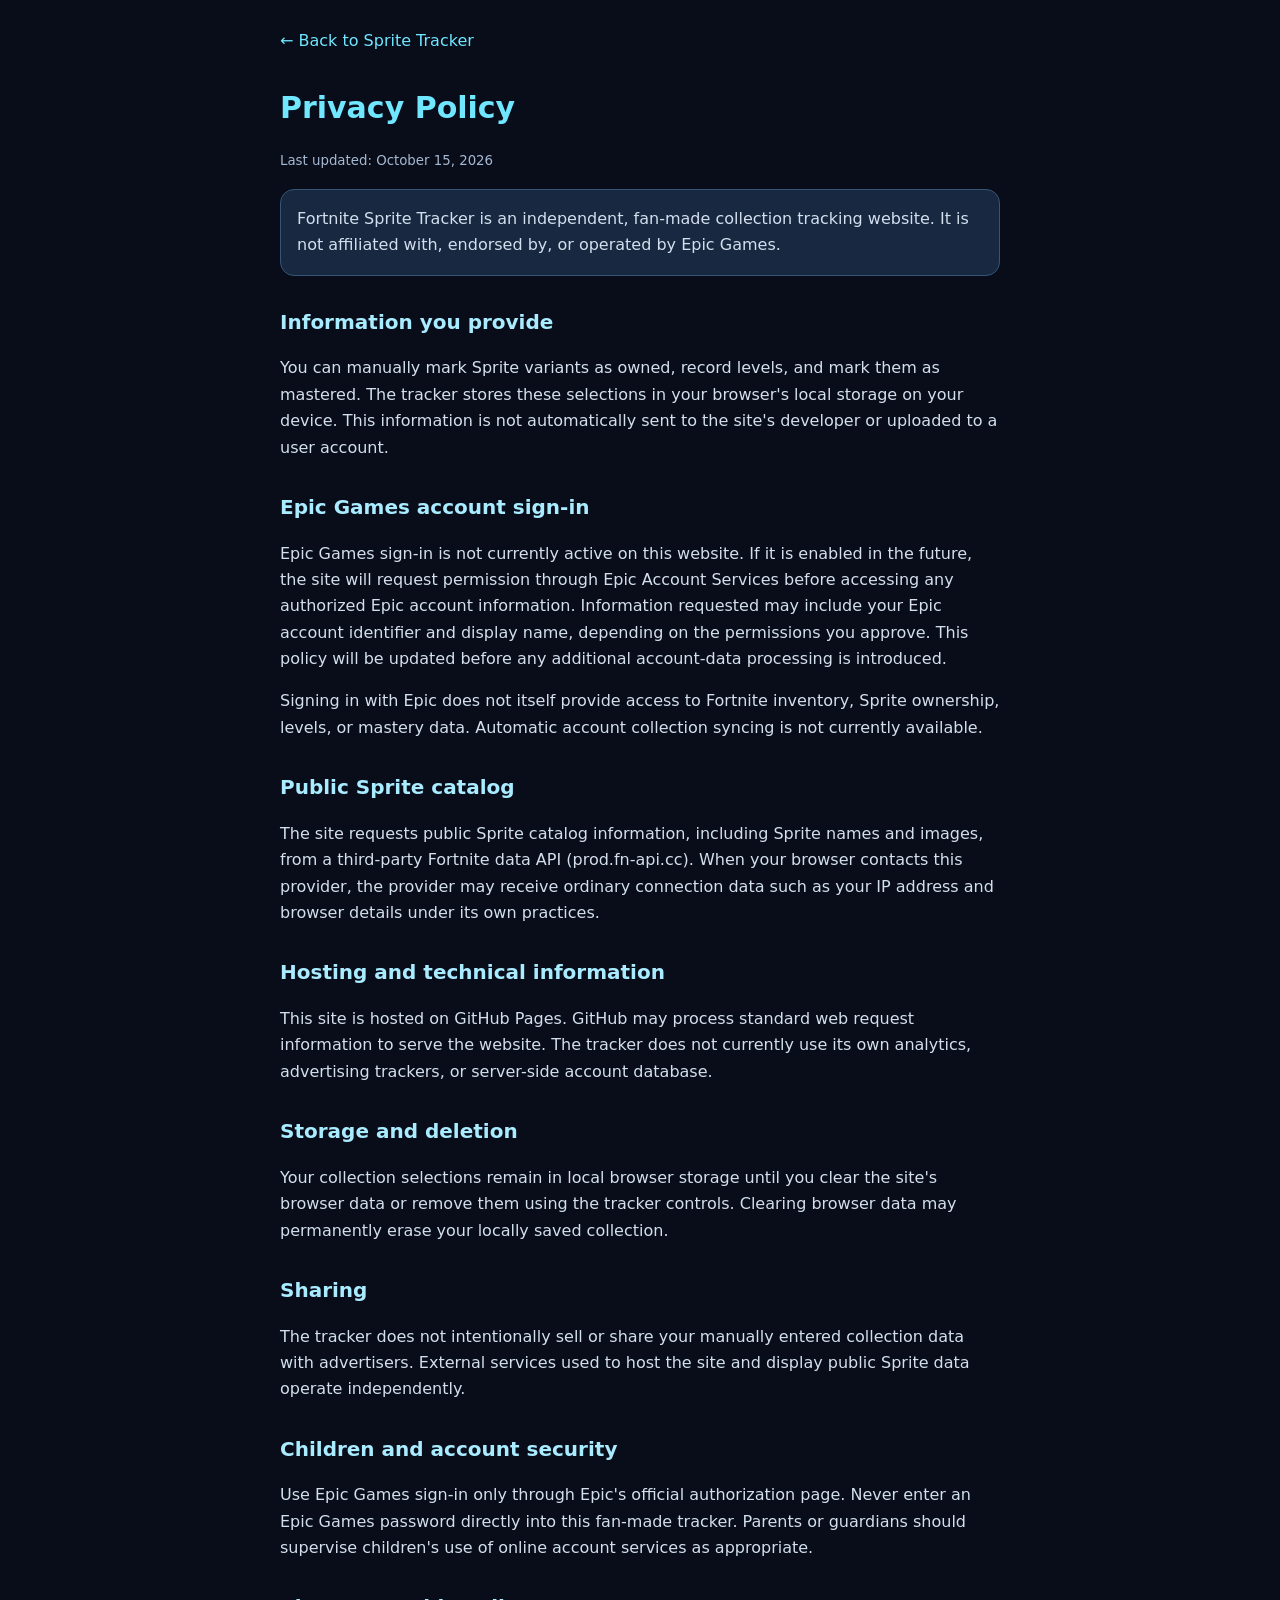
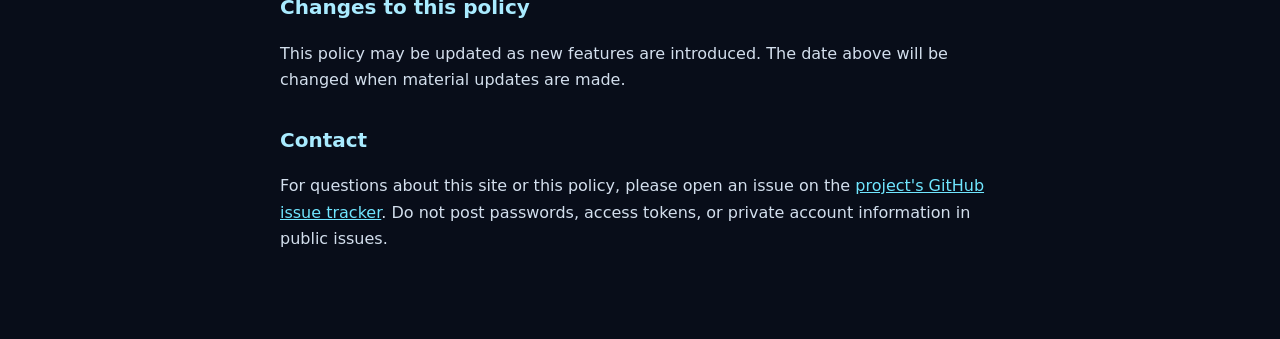
==== privacy.html @ 02788d55 "Publish privacy policy for Sprite Tracker and Epic brand settings" ====
<!doctype html>
<html lang="en"><head><meta charset="utf-8"><meta name="viewport" content="width=device-width,initial-scale=1"><title>Privacy Policy | Fortnite Sprite Tracker</title><style>
:root{color-scheme:dark}*{box-sizing:border-box}body{margin:0;background:#080d19;color:#eef7ff;font:16px/1.65 system-ui,-apple-system,sans-serif}main{max-width:760px;margin:auto;padding:28px 20px 70px}h1{color:#70e6ff;font-size:30px;line-height:1.2}h2{margin-top:30px;font-size:20px;color:#a9ebff}a{color:#70e6ff}p,li{color:#d3dfed}.note{padding:16px;background:#172840;border:1px solid #365475;border-radius:14px}.back{display:inline-block;margin-bottom:16px;text-decoration:none}small{color:#a6b8d2}</style></head><body><main>
<a class="back" href="./">← Back to Sprite Tracker</a>
<h1>Privacy Policy</h1>
<p><small>Last updated: October 15, 2026</small></p>
<p class="note">Fortnite Sprite Tracker is an independent, fan-made collection tracking website. It is not affiliated with, endorsed by, or operated by Epic Games.</p>
<h2>Information you provide</h2>
<p>You can manually mark Sprite variants as owned, record levels, and mark them as mastered. The tracker stores these selections in your browser's local storage on your device. This information is not automatically sent to the site's developer or uploaded to a user account.</p>
<h2>Epic Games account sign-in</h2>
<p>Epic Games sign-in is not currently active on this website. If it is enabled in the future, the site will request permission through Epic Account Services before accessing any authorized Epic account information. Information requested may include your Epic account identifier and display name, depending on the permissions you approve. This policy will be updated before any additional account-data processing is introduced.</p>
<p>Signing in with Epic does not itself provide access to Fortnite inventory, Sprite ownership, levels, or mastery data. Automatic account collection syncing is not currently available.</p>
<h2>Public Sprite catalog</h2>
<p>The site requests public Sprite catalog information, including Sprite names and images, from a third-party Fortnite data API (prod.fn-api.cc). When your browser contacts this provider, the provider may receive ordinary connection data such as your IP address and browser details under its own practices.</p>
<h2>Hosting and technical information</h2>
<p>This site is hosted on GitHub Pages. GitHub may process standard web request information to serve the website. The tracker does not currently use its own analytics, advertising trackers, or server-side account database.</p>
<h2>Storage and deletion</h2>
<p>Your collection selections remain in local browser storage until you clear the site's browser data or remove them using the tracker controls. Clearing browser data may permanently erase your locally saved collection.</p>
<h2>Sharing</h2>
<p>The tracker does not intentionally sell or share your manually entered collection data with advertisers. External services used to host the site and display public Sprite data operate independently.</p>
<h2>Children and account security</h2>
<p>Use Epic Games sign-in only through Epic's official authorization page. Never enter an Epic Games password directly into this fan-made tracker. Parents or guardians should supervise children's use of online account services as appropriate.</p>
<h2>Changes to this policy</h2>
<p>This policy may be updated as new features are introduced. The date above will be changed when material updates are made.</p>
<h2>Contact</h2>
<p>For questions about this site or this policy, please open an issue on the <a href="https://github.com/dakidbk/fortnite-sprite-tracker/issues">project's GitHub issue tracker</a>. Do not post passwords, access tokens, or private account information in public issues.</p>
</main></body></html>
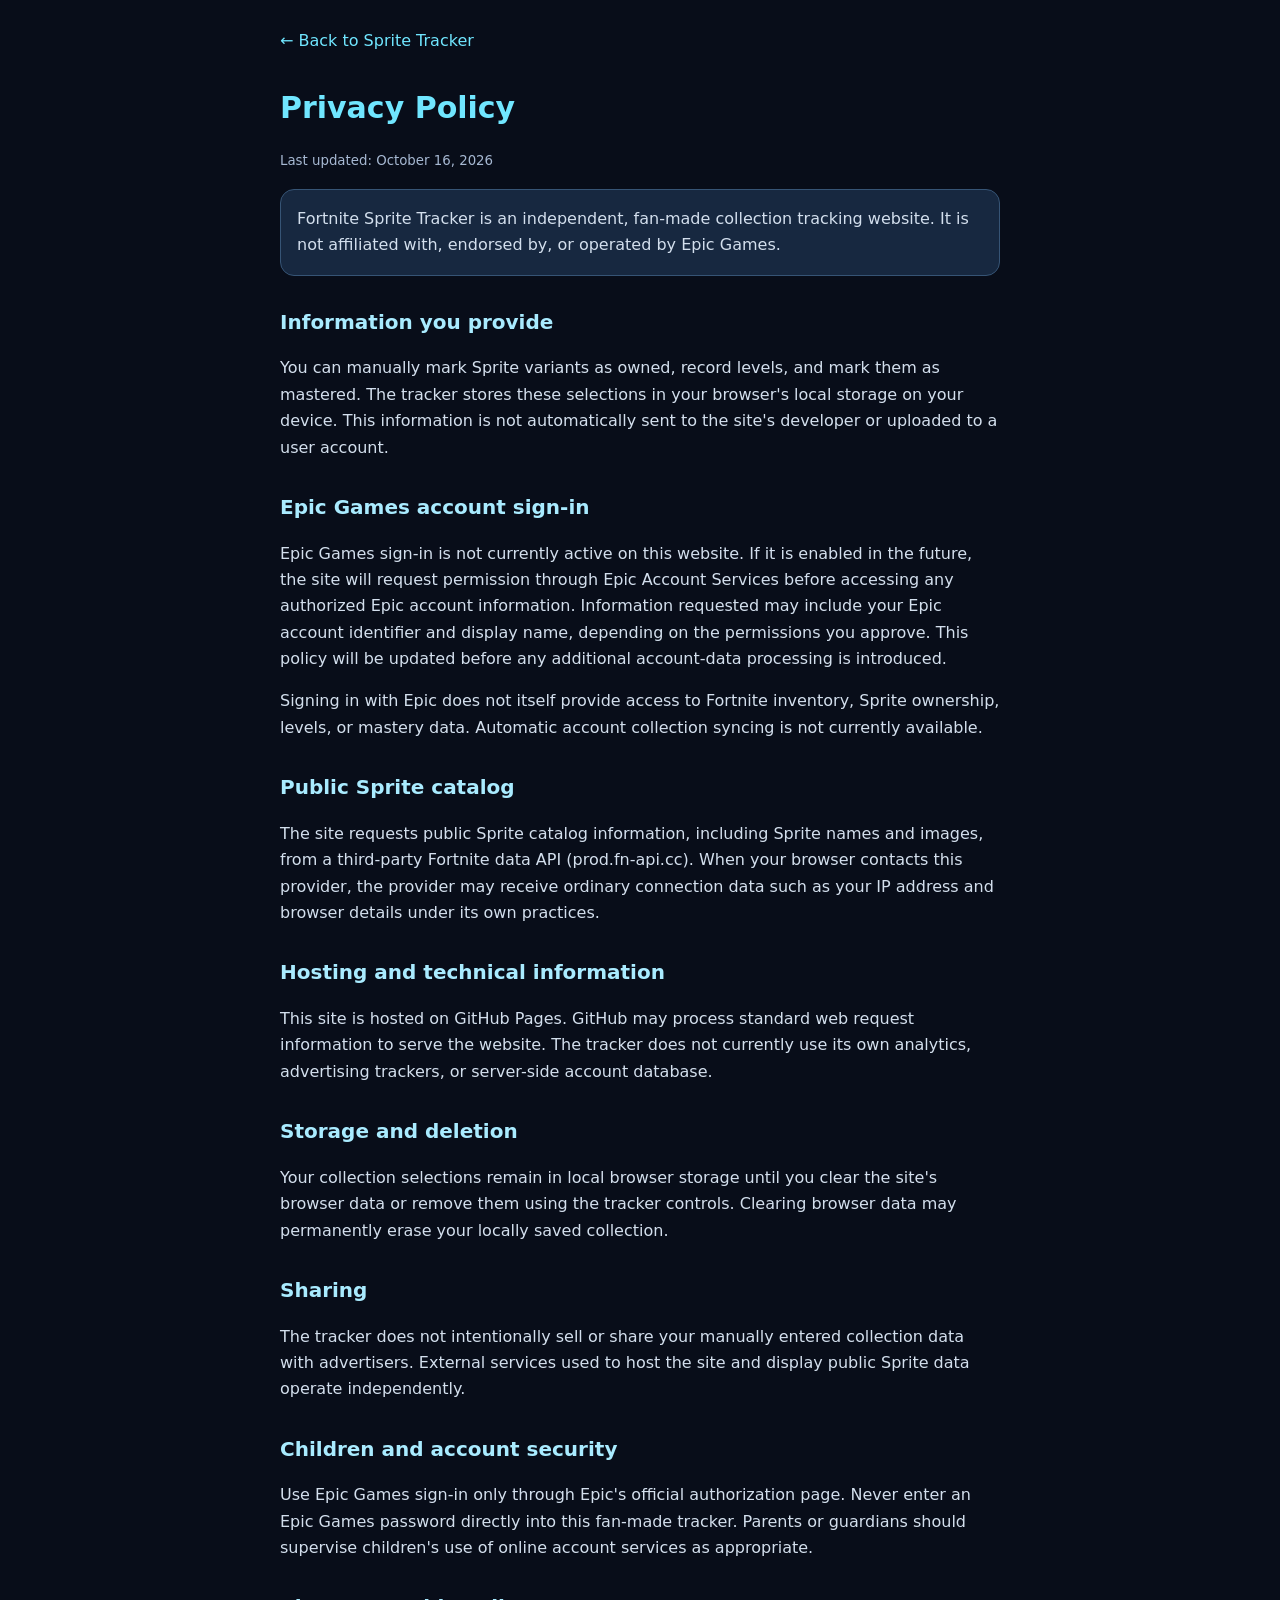
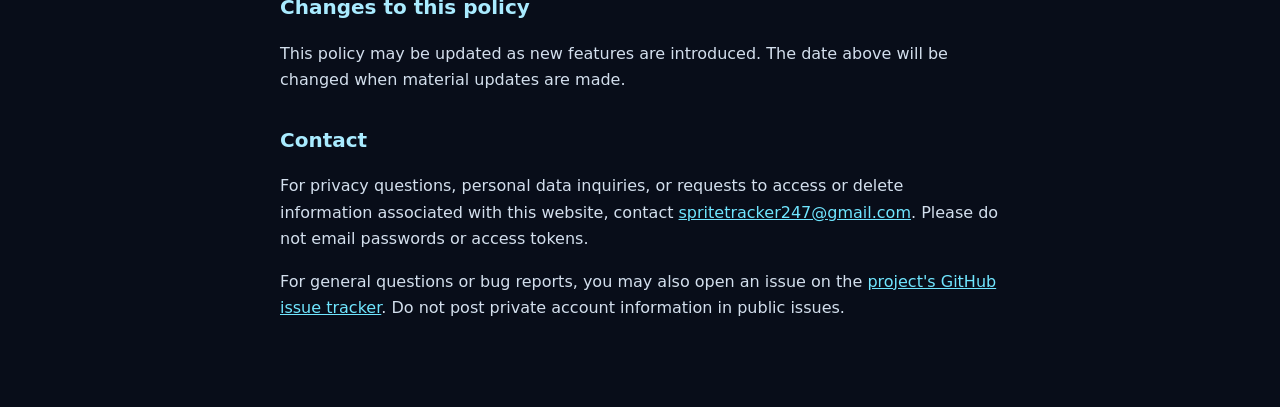
==== commit 23460b63: "Add private privacy inquiries email to policy" ====
--- a/privacy.html
+++ b/privacy.html
@@ -3,7 +3,7 @@
 :root{color-scheme:dark}*{box-sizing:border-box}body{margin:0;background:#080d19;color:#eef7ff;font:16px/1.65 system-ui,-apple-system,sans-serif}main{max-width:760px;margin:auto;padding:28px 20px 70px}h1{color:#70e6ff;font-size:30px;line-height:1.2}h2{margin-top:30px;font-size:20px;color:#a9ebff}a{color:#70e6ff}p,li{color:#d3dfed}.note{padding:16px;background:#172840;border:1px solid #365475;border-radius:14px}.back{display:inline-block;margin-bottom:16px;text-decoration:none}small{color:#a6b8d2}</style></head><body><main>
 <a class="back" href="./">← Back to Sprite Tracker</a>
 <h1>Privacy Policy</h1>
-<p><small>Last updated: October 15, 2026</small></p>
+<p><small>Last updated: October 16, 2026</small></p>
 <p class="note">Fortnite Sprite Tracker is an independent, fan-made collection tracking website. It is not affiliated with, endorsed by, or operated by Epic Games.</p>
 <h2>Information you provide</h2>
 <p>You can manually mark Sprite variants as owned, record levels, and mark them as mastered. The tracker stores these selections in your browser's local storage on your device. This information is not automatically sent to the site's developer or uploaded to a user account.</p>
@@ -23,5 +23,6 @@
 <h2>Changes to this policy</h2>
 <p>This policy may be updated as new features are introduced. The date above will be changed when material updates are made.</p>
 <h2>Contact</h2>
-<p>For questions about this site or this policy, please open an issue on the <a href="https://github.com/dakidbk/fortnite-sprite-tracker/issues">project's GitHub issue tracker</a>. Do not post passwords, access tokens, or private account information in public issues.</p>
+<p>For privacy questions, personal data inquiries, or requests to access or delete information associated with this website, contact <a href="mailto:spritetracker247@gmail.com">spritetracker247@gmail.com</a>. Please do not email passwords or access tokens.</p>
+<p>For general questions or bug reports, you may also open an issue on the <a href="https://github.com/dakidbk/fortnite-sprite-tracker/issues">project's GitHub issue tracker</a>. Do not post private account information in public issues.</p>
 </main></body></html>
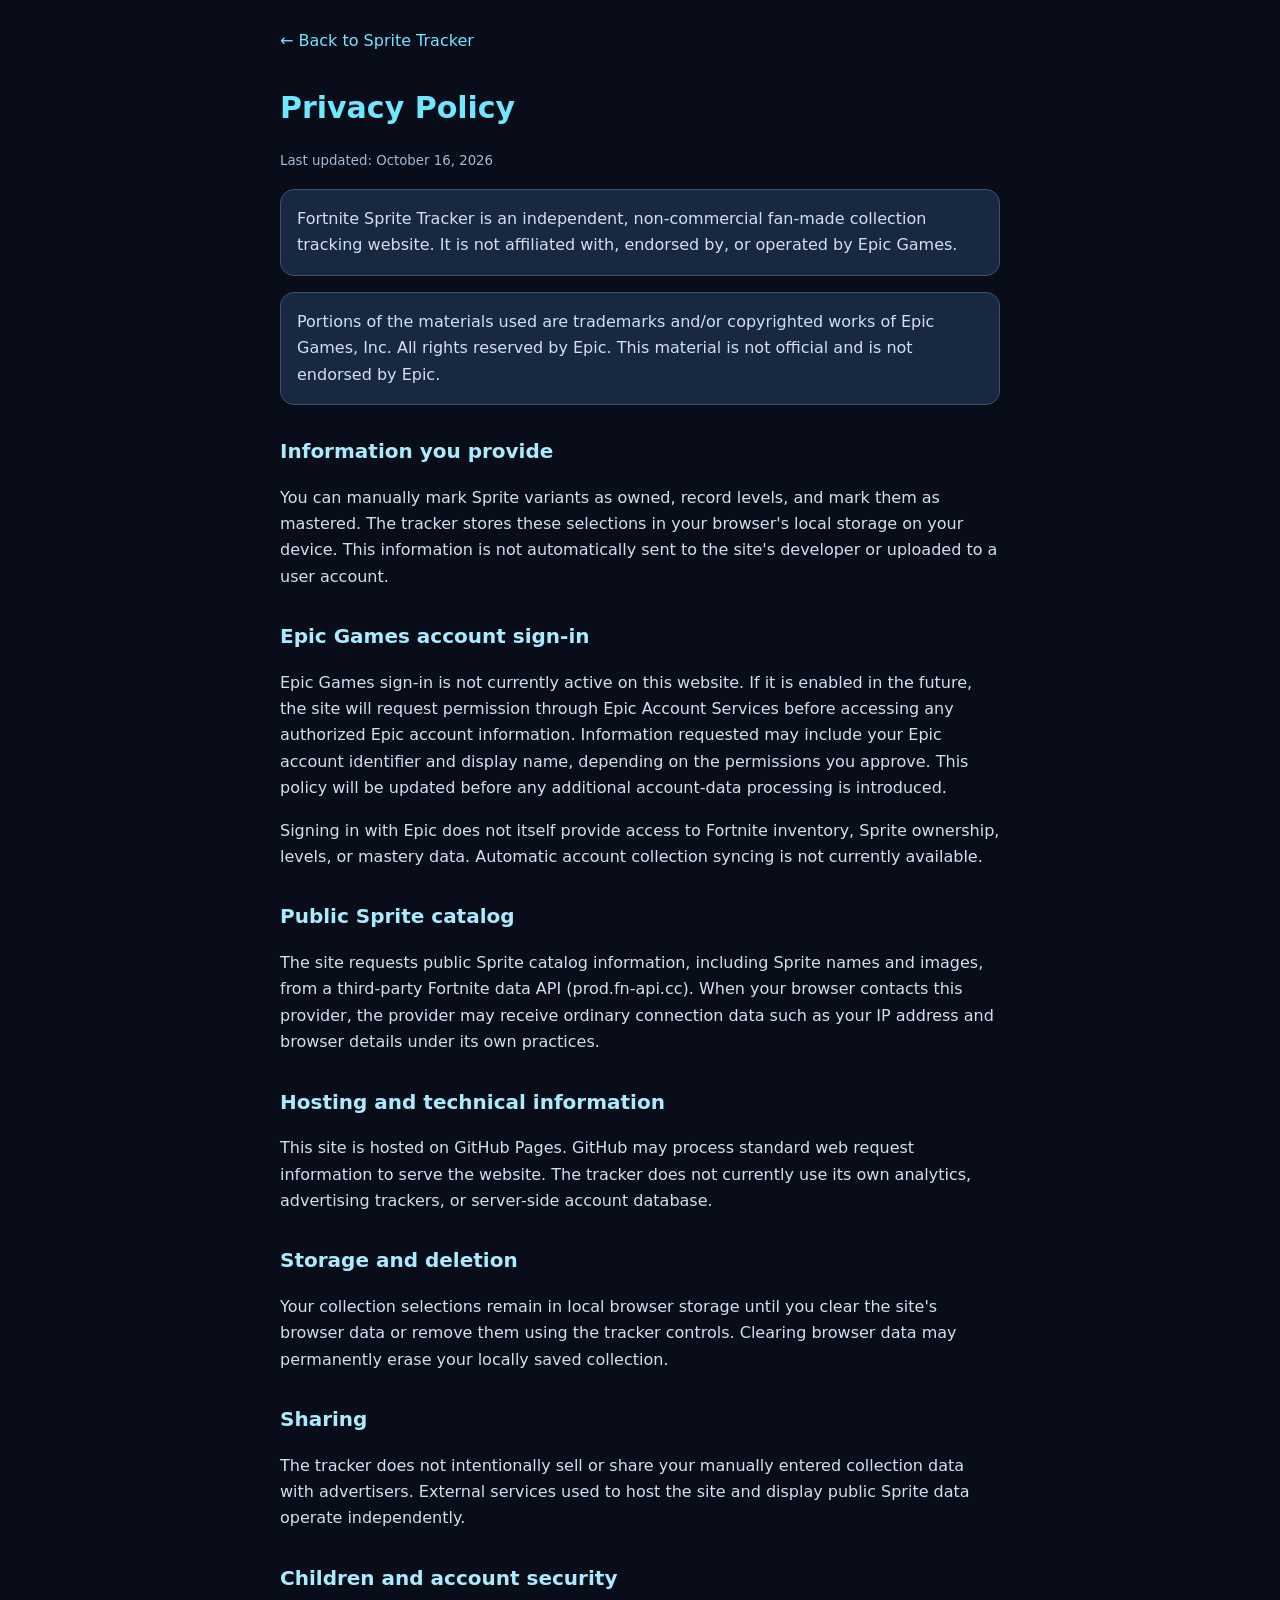
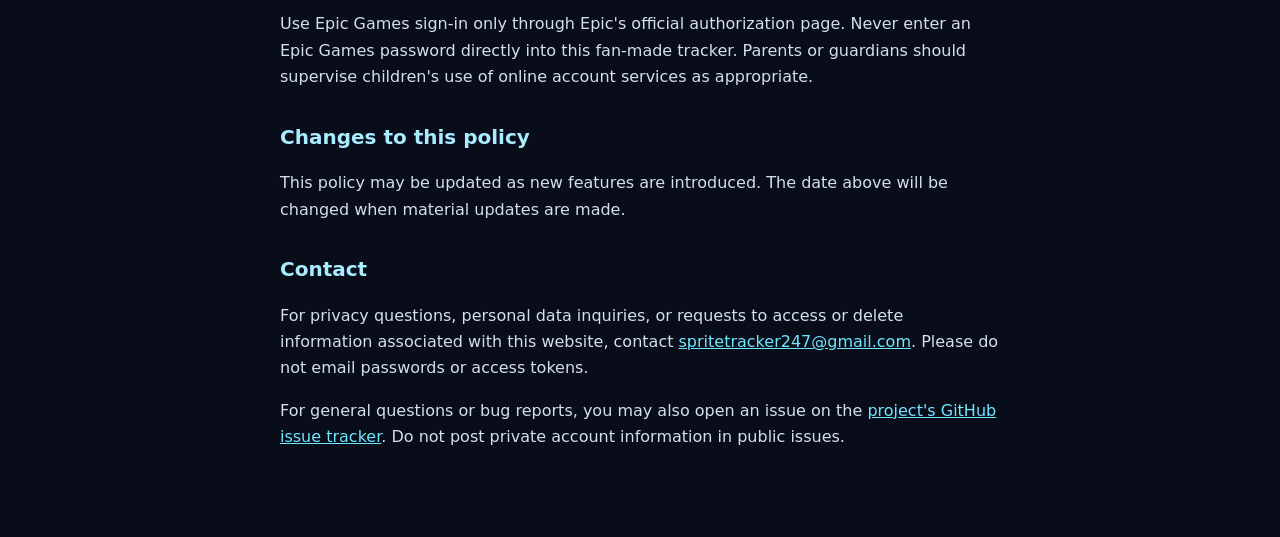
==== commit 8e6c7668: "Add Epic required fan content disclaimer to privacy.html" ====
--- a/privacy.html
+++ b/privacy.html
@@ -4,7 +4,8 @@
 <a class="back" href="./">← Back to Sprite Tracker</a>
 <h1>Privacy Policy</h1>
 <p><small>Last updated: October 16, 2026</small></p>
-<p class="note">Fortnite Sprite Tracker is an independent, fan-made collection tracking website. It is not affiliated with, endorsed by, or operated by Epic Games.</p>
+<p class="note">Fortnite Sprite Tracker is an independent, non-commercial fan-made collection tracking website. It is not affiliated with, endorsed by, or operated by Epic Games.</p>
+<p class="note">Portions of the materials used are trademarks and/or copyrighted works of Epic Games, Inc. All rights reserved by Epic. This material is not official and is not endorsed by Epic.</p>
 <h2>Information you provide</h2>
 <p>You can manually mark Sprite variants as owned, record levels, and mark them as mastered. The tracker stores these selections in your browser's local storage on your device. This information is not automatically sent to the site's developer or uploaded to a user account.</p>
 <h2>Epic Games account sign-in</h2>
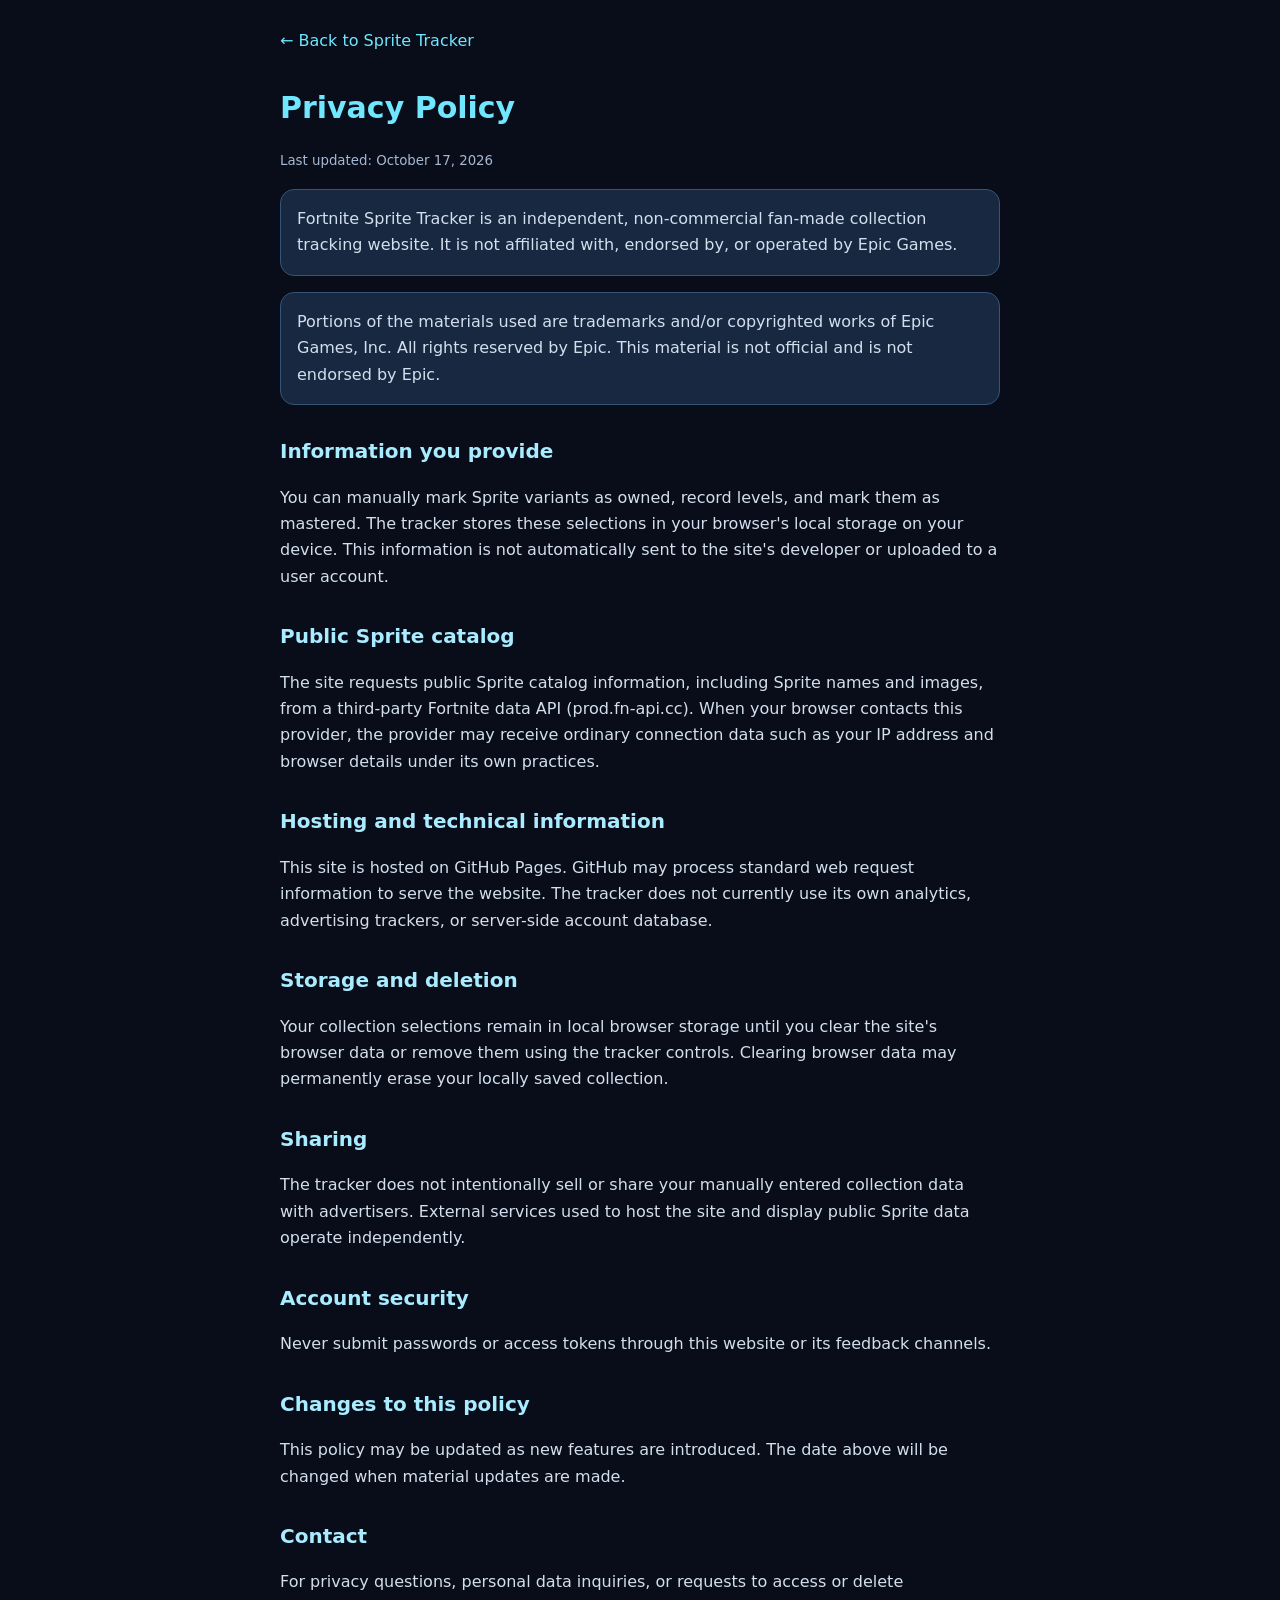
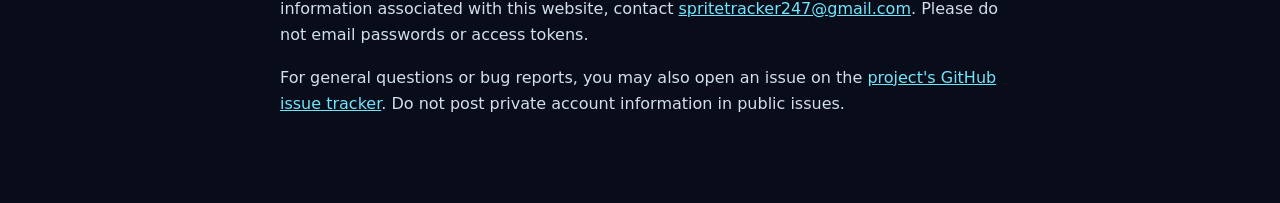
==== commit 6f23348b: "Remove obsolete Epic sign-in sections from privacy page" ====
--- a/privacy.html
+++ b/privacy.html
@@ -3,14 +3,11 @@
 :root{color-scheme:dark}*{box-sizing:border-box}body{margin:0;background:#080d19;color:#eef7ff;font:16px/1.65 system-ui,-apple-system,sans-serif}main{max-width:760px;margin:auto;padding:28px 20px 70px}h1{color:#70e6ff;font-size:30px;line-height:1.2}h2{margin-top:30px;font-size:20px;color:#a9ebff}a{color:#70e6ff}p,li{color:#d3dfed}.note{padding:16px;background:#172840;border:1px solid #365475;border-radius:14px}.back{display:inline-block;margin-bottom:16px;text-decoration:none}small{color:#a6b8d2}</style></head><body><main>
 <a class="back" href="./">← Back to Sprite Tracker</a>
 <h1>Privacy Policy</h1>
-<p><small>Last updated: October 16, 2026</small></p>
+<p><small>Last updated: October 17, 2026</small></p>
 <p class="note">Fortnite Sprite Tracker is an independent, non-commercial fan-made collection tracking website. It is not affiliated with, endorsed by, or operated by Epic Games.</p>
 <p class="note">Portions of the materials used are trademarks and/or copyrighted works of Epic Games, Inc. All rights reserved by Epic. This material is not official and is not endorsed by Epic.</p>
 <h2>Information you provide</h2>
 <p>You can manually mark Sprite variants as owned, record levels, and mark them as mastered. The tracker stores these selections in your browser's local storage on your device. This information is not automatically sent to the site's developer or uploaded to a user account.</p>
-<h2>Epic Games account sign-in</h2>
-<p>Epic Games sign-in is not currently active on this website. If it is enabled in the future, the site will request permission through Epic Account Services before accessing any authorized Epic account information. Information requested may include your Epic account identifier and display name, depending on the permissions you approve. This policy will be updated before any additional account-data processing is introduced.</p>
-<p>Signing in with Epic does not itself provide access to Fortnite inventory, Sprite ownership, levels, or mastery data. Automatic account collection syncing is not currently available.</p>
 <h2>Public Sprite catalog</h2>
 <p>The site requests public Sprite catalog information, including Sprite names and images, from a third-party Fortnite data API (prod.fn-api.cc). When your browser contacts this provider, the provider may receive ordinary connection data such as your IP address and browser details under its own practices.</p>
 <h2>Hosting and technical information</h2>
@@ -19,8 +16,8 @@
 <p>Your collection selections remain in local browser storage until you clear the site's browser data or remove them using the tracker controls. Clearing browser data may permanently erase your locally saved collection.</p>
 <h2>Sharing</h2>
 <p>The tracker does not intentionally sell or share your manually entered collection data with advertisers. External services used to host the site and display public Sprite data operate independently.</p>
-<h2>Children and account security</h2>
-<p>Use Epic Games sign-in only through Epic's official authorization page. Never enter an Epic Games password directly into this fan-made tracker. Parents or guardians should supervise children's use of online account services as appropriate.</p>
+<h2>Account security</h2>
+<p>Never submit passwords or access tokens through this website or its feedback channels.</p>
 <h2>Changes to this policy</h2>
 <p>This policy may be updated as new features are introduced. The date above will be changed when material updates are made.</p>
 <h2>Contact</h2>
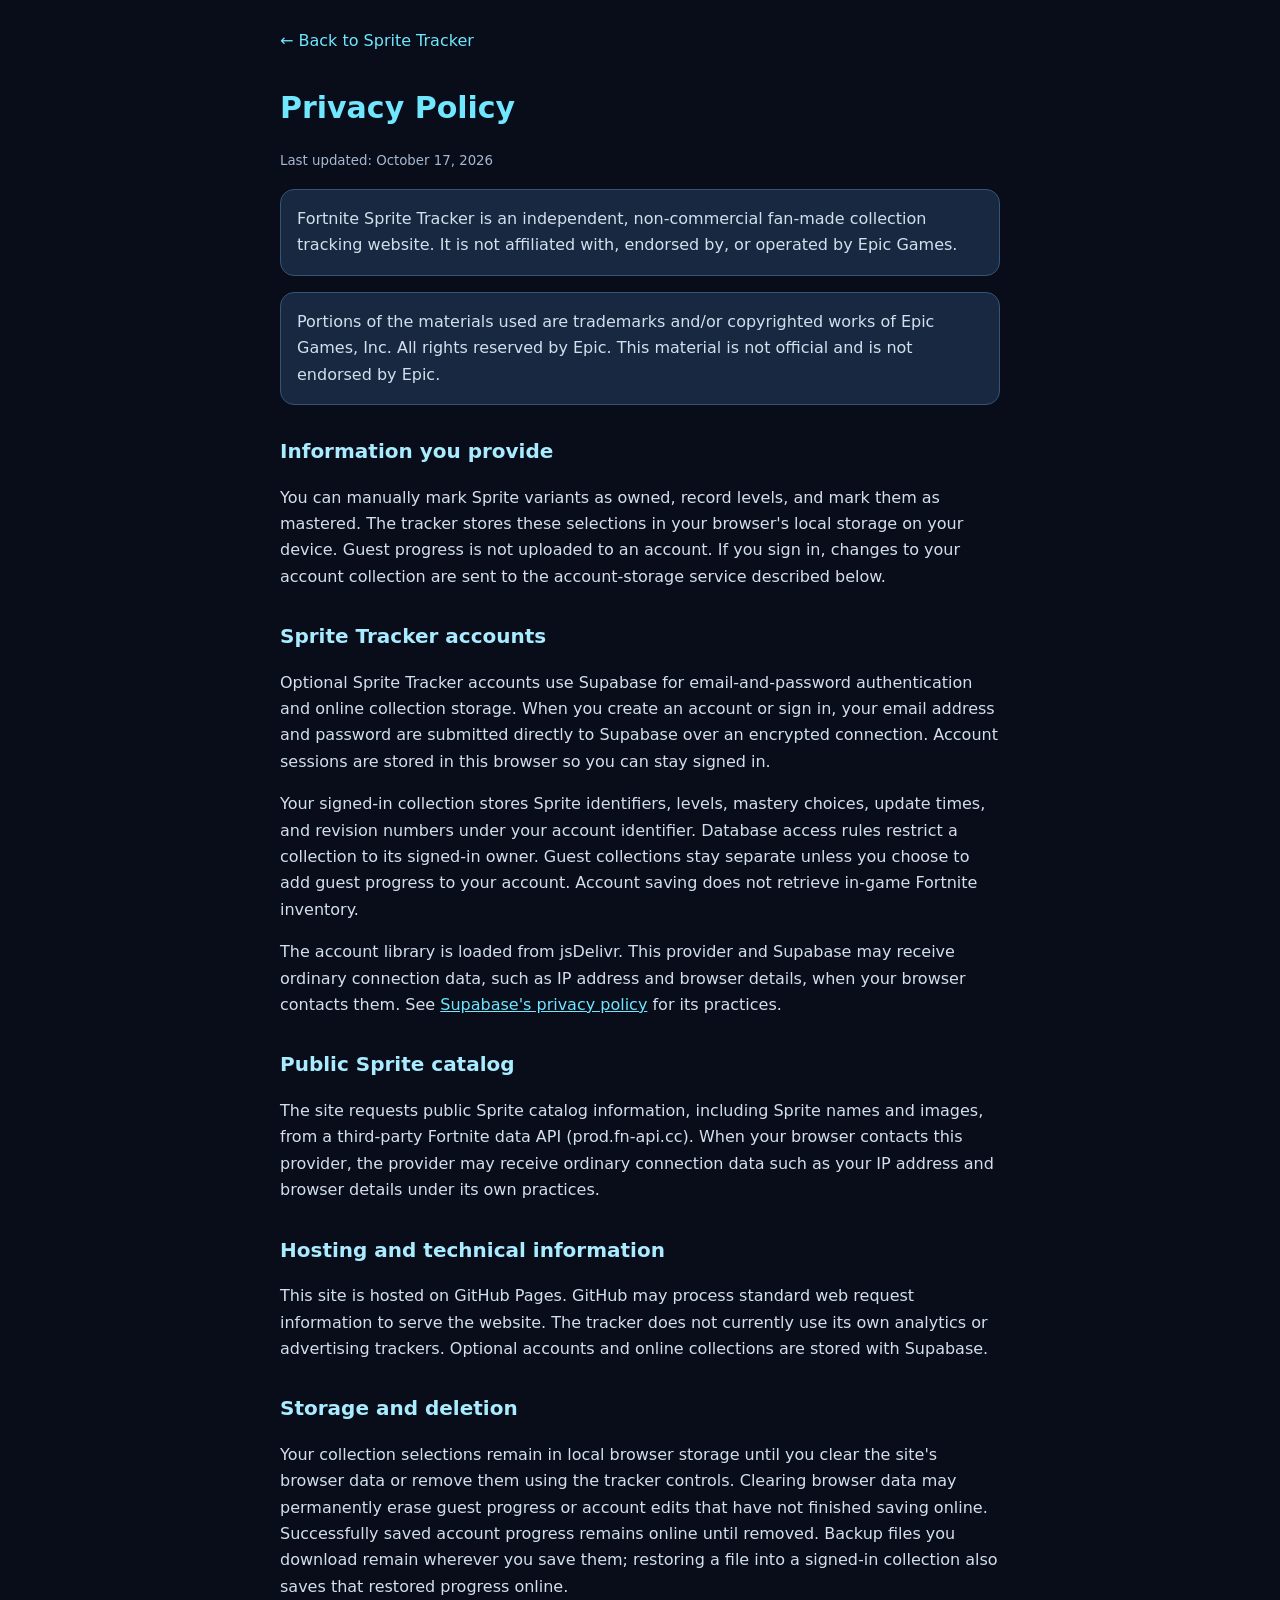
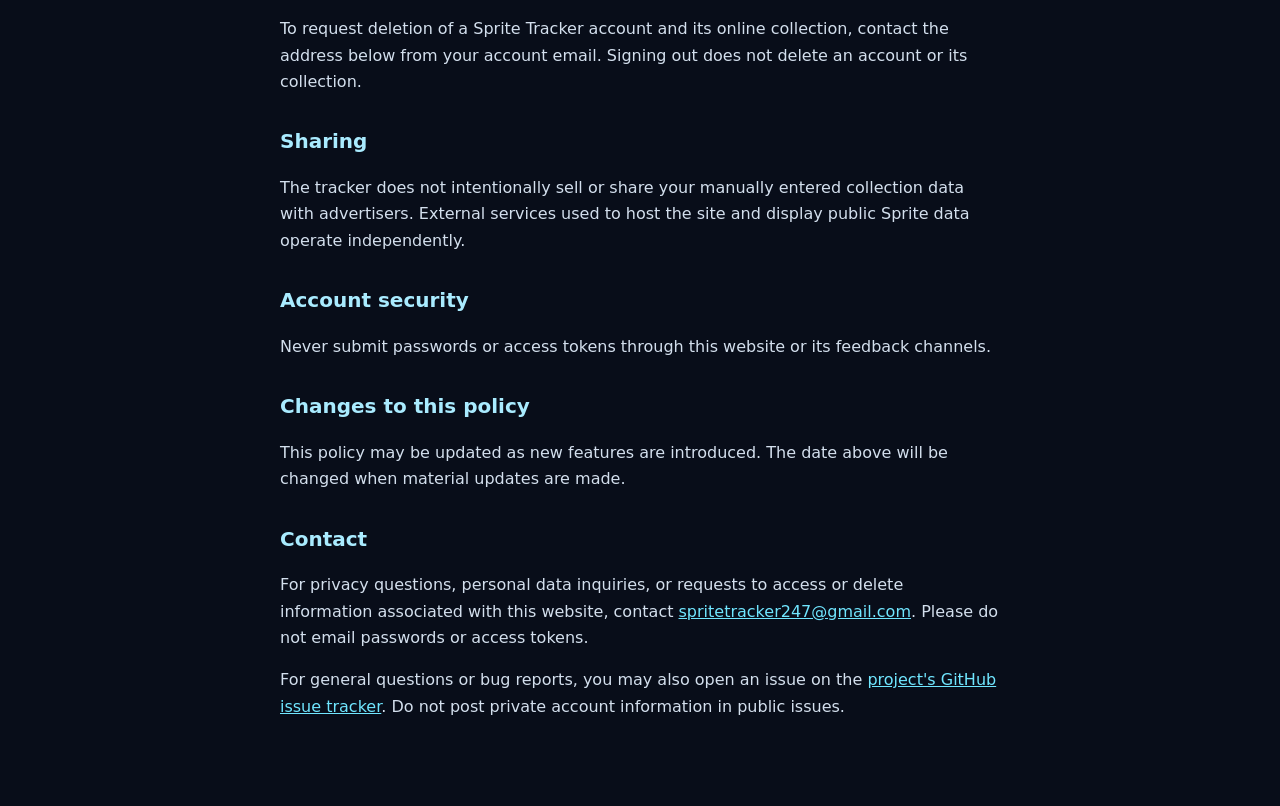
==== commit 2b303591: "Describe optional tracker accounts and online collection storage" ====
--- a/privacy.html
+++ b/privacy.html
@@ -7,13 +7,18 @@
 <p class="note">Fortnite Sprite Tracker is an independent, non-commercial fan-made collection tracking website. It is not affiliated with, endorsed by, or operated by Epic Games.</p>
 <p class="note">Portions of the materials used are trademarks and/or copyrighted works of Epic Games, Inc. All rights reserved by Epic. This material is not official and is not endorsed by Epic.</p>
 <h2>Information you provide</h2>
-<p>You can manually mark Sprite variants as owned, record levels, and mark them as mastered. The tracker stores these selections in your browser's local storage on your device. This information is not automatically sent to the site's developer or uploaded to a user account.</p>
+<p>You can manually mark Sprite variants as owned, record levels, and mark them as mastered. The tracker stores these selections in your browser's local storage on your device. Guest progress is not uploaded to an account. If you sign in, changes to your account collection are sent to the account-storage service described below.</p>
+<h2>Sprite Tracker accounts</h2>
+<p>Optional Sprite Tracker accounts use Supabase for email-and-password authentication and online collection storage. When you create an account or sign in, your email address and password are submitted directly to Supabase over an encrypted connection. Account sessions are stored in this browser so you can stay signed in.</p>
+<p>Your signed-in collection stores Sprite identifiers, levels, mastery choices, update times, and revision numbers under your account identifier. Database access rules restrict a collection to its signed-in owner. Guest collections stay separate unless you choose to add guest progress to your account. Account saving does not retrieve in-game Fortnite inventory.</p>
+<p>The account library is loaded from jsDelivr. This provider and Supabase may receive ordinary connection data, such as IP address and browser details, when your browser contacts them. See <a href="https://supabase.com/privacy">Supabase's privacy policy</a> for its practices.</p>
 <h2>Public Sprite catalog</h2>
 <p>The site requests public Sprite catalog information, including Sprite names and images, from a third-party Fortnite data API (prod.fn-api.cc). When your browser contacts this provider, the provider may receive ordinary connection data such as your IP address and browser details under its own practices.</p>
 <h2>Hosting and technical information</h2>
-<p>This site is hosted on GitHub Pages. GitHub may process standard web request information to serve the website. The tracker does not currently use its own analytics, advertising trackers, or server-side account database.</p>
+<p>This site is hosted on GitHub Pages. GitHub may process standard web request information to serve the website. The tracker does not currently use its own analytics or advertising trackers. Optional accounts and online collections are stored with Supabase.</p>
 <h2>Storage and deletion</h2>
-<p>Your collection selections remain in local browser storage until you clear the site's browser data or remove them using the tracker controls. Clearing browser data may permanently erase your locally saved collection.</p>
+<p>Your collection selections remain in local browser storage until you clear the site's browser data or remove them using the tracker controls. Clearing browser data may permanently erase guest progress or account edits that have not finished saving online. Successfully saved account progress remains online until removed. Backup files you download remain wherever you save them; restoring a file into a signed-in collection also saves that restored progress online.</p>
+<p>To request deletion of a Sprite Tracker account and its online collection, contact the address below from your account email. Signing out does not delete an account or its collection.</p>
 <h2>Sharing</h2>
 <p>The tracker does not intentionally sell or share your manually entered collection data with advertisers. External services used to host the site and display public Sprite data operate independently.</p>
 <h2>Account security</h2>
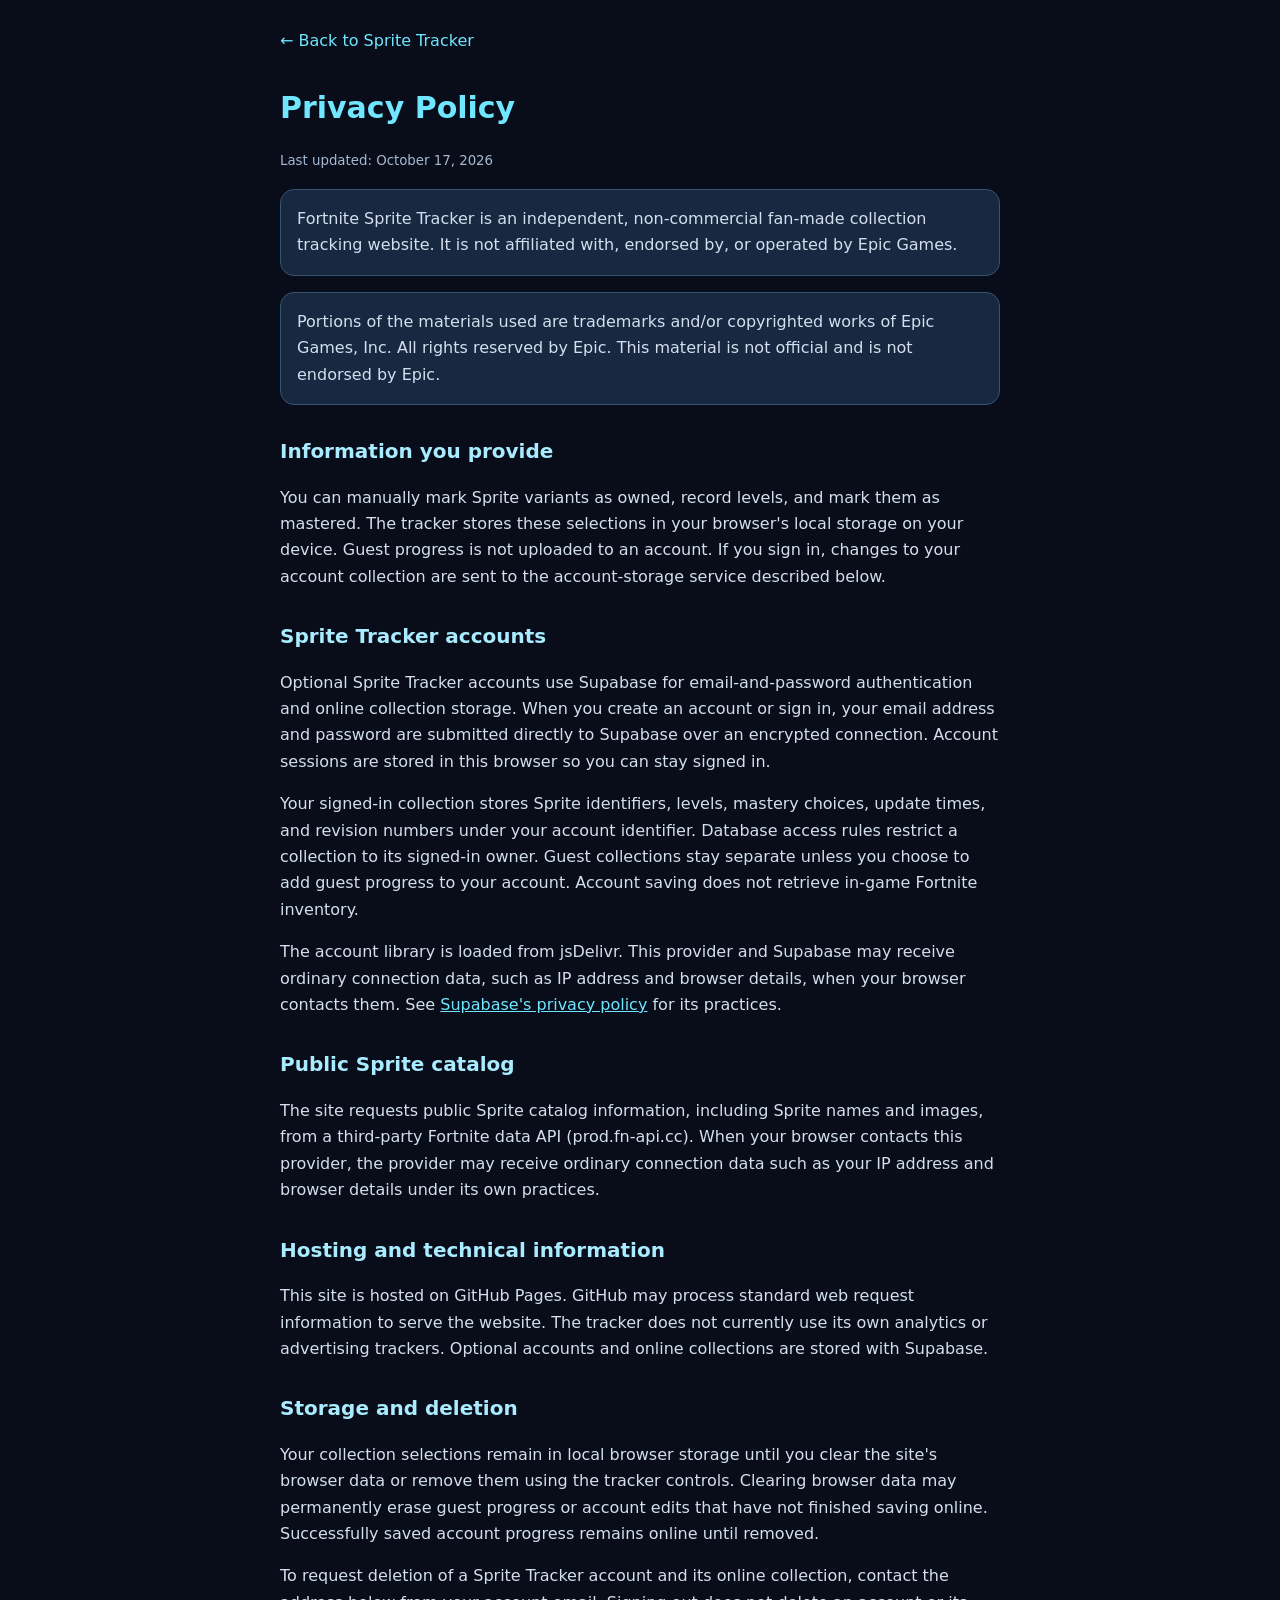
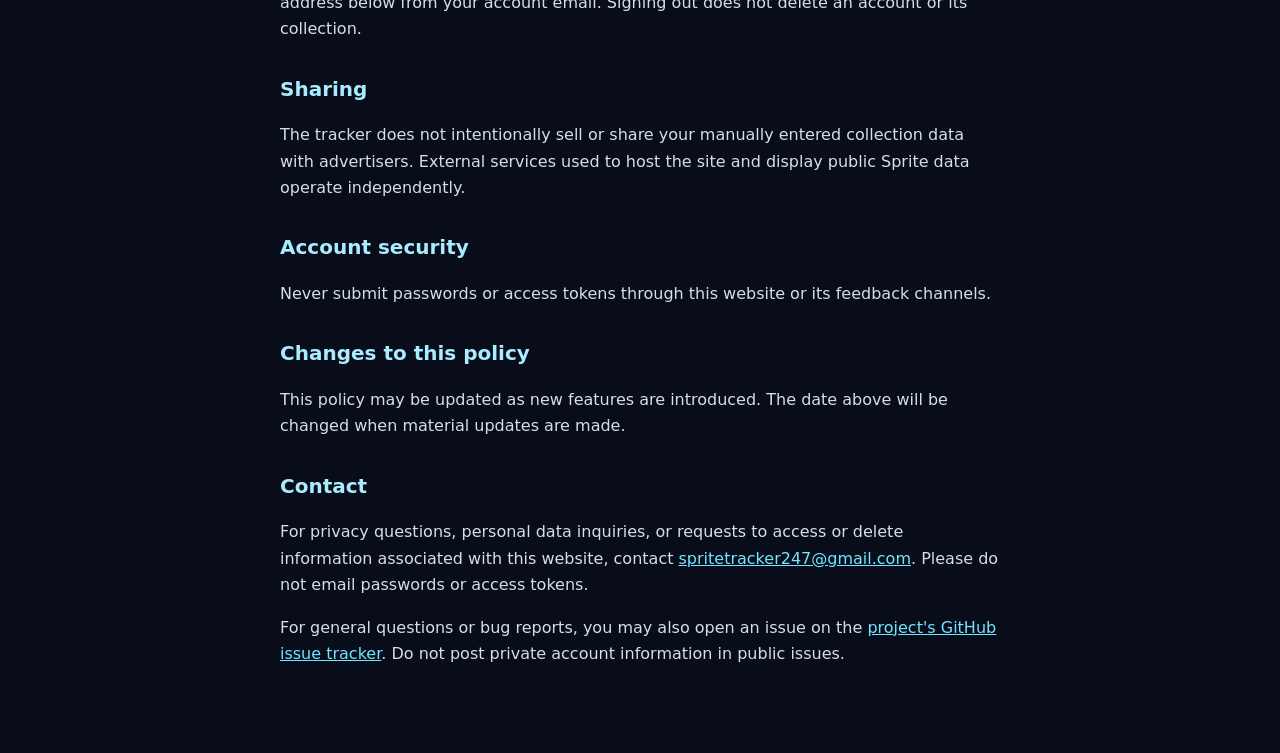
==== commit c05a71fa: "Align account privacy disclosures with current site features" ====
--- a/privacy.html
+++ b/privacy.html
@@ -17,7 +17,7 @@
 <h2>Hosting and technical information</h2>
 <p>This site is hosted on GitHub Pages. GitHub may process standard web request information to serve the website. The tracker does not currently use its own analytics or advertising trackers. Optional accounts and online collections are stored with Supabase.</p>
 <h2>Storage and deletion</h2>
-<p>Your collection selections remain in local browser storage until you clear the site's browser data or remove them using the tracker controls. Clearing browser data may permanently erase guest progress or account edits that have not finished saving online. Successfully saved account progress remains online until removed. Backup files you download remain wherever you save them; restoring a file into a signed-in collection also saves that restored progress online.</p>
+<p>Your collection selections remain in local browser storage until you clear the site's browser data or remove them using the tracker controls. Clearing browser data may permanently erase guest progress or account edits that have not finished saving online. Successfully saved account progress remains online until removed. </p>
 <p>To request deletion of a Sprite Tracker account and its online collection, contact the address below from your account email. Signing out does not delete an account or its collection.</p>
 <h2>Sharing</h2>
 <p>The tracker does not intentionally sell or share your manually entered collection data with advertisers. External services used to host the site and display public Sprite data operate independently.</p>
